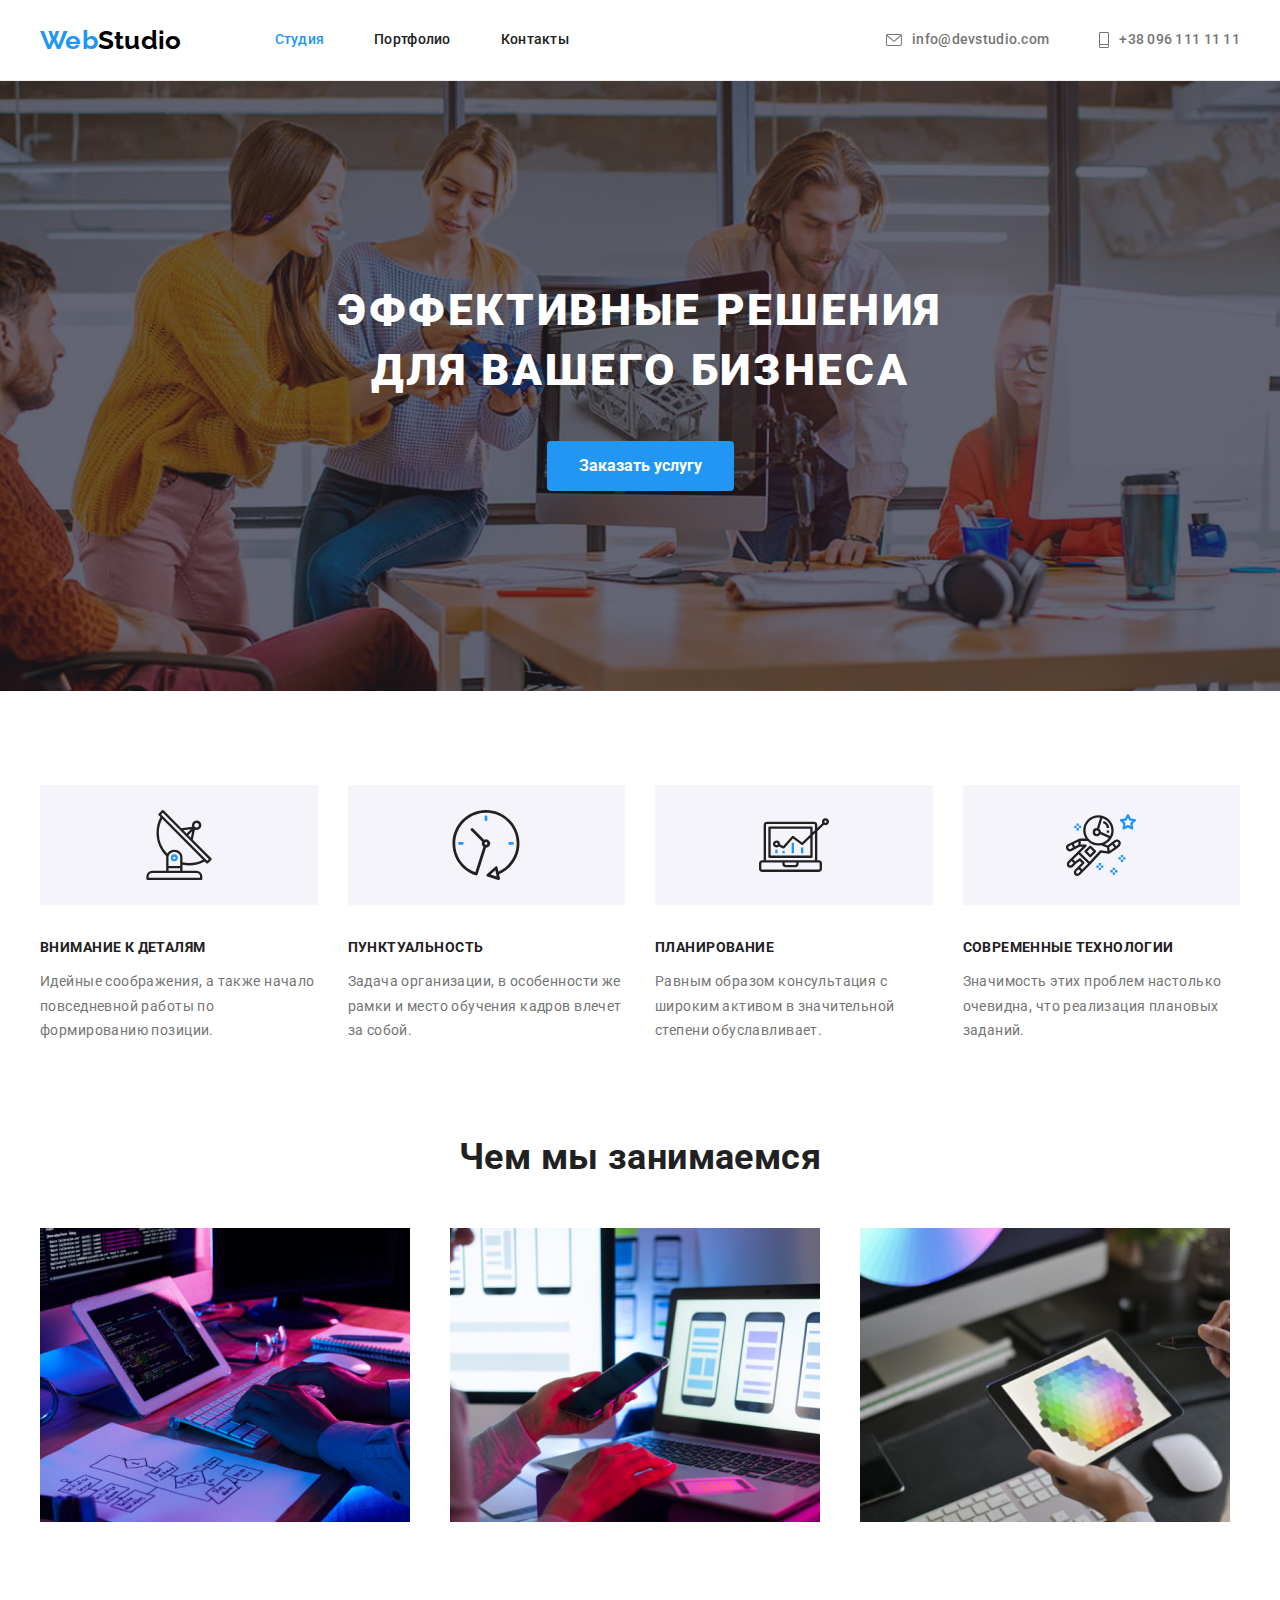
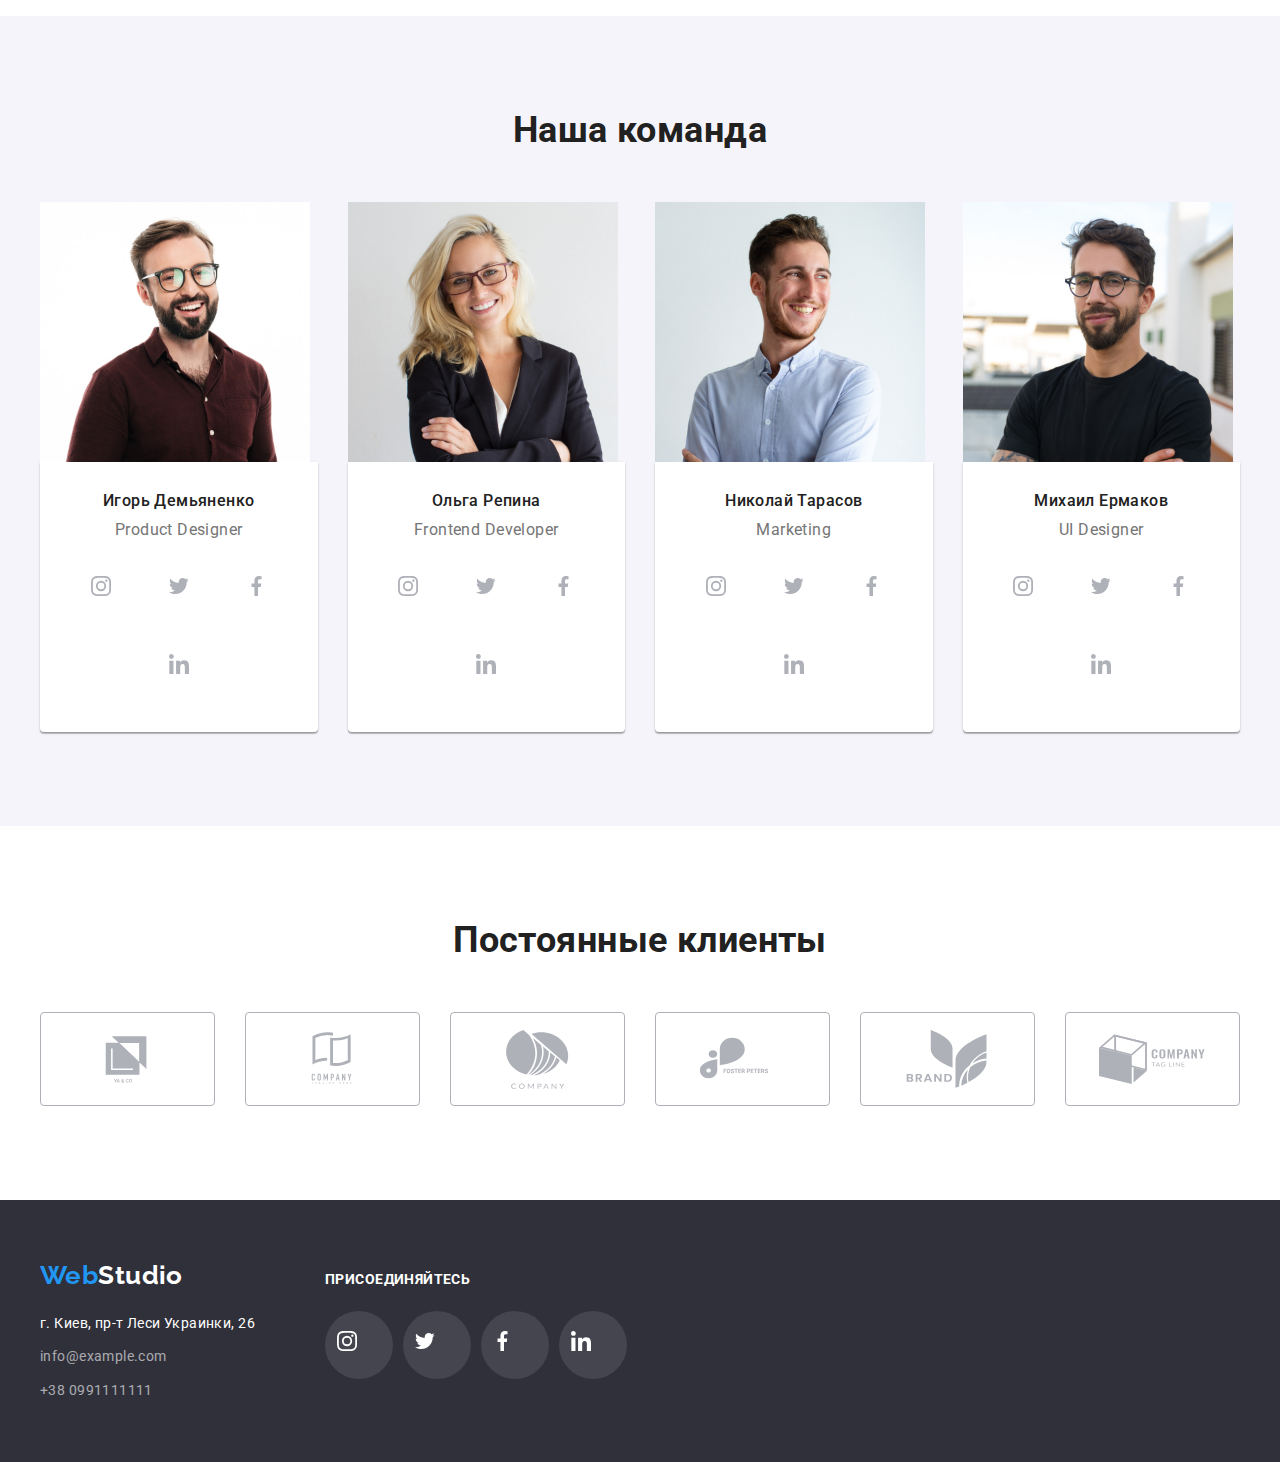
==== index.html @ 500a4373 "Initial commit" ====
<!DOCTYPE html>
<html lang="ru">

<head>
  <meta charset="UTF-8" />
  <meta http-equiv="X-UA-Compatible" content="IE=edge" />
  <meta name="viewport" content="width=device-width, initial-scale=1.0" />
  <title>WebStudio</title>
  <link href="https://fonts.googleapis.com/css2?family=Raleway:wght@700&family=Roboto:wght@400;500;700;900&display=swap"
    rel="stylesheet" />
  <link rel="stylesheet" href="https://cdnjs.cloudflare.com/ajax/libs/modern-normalize/1.1.0/modern-normalize.min.css"
    integrity="sha512-wpPYUAdjBVSE4KJnH1VR1HeZfpl1ub8YT/NKx4PuQ5NmX2tKuGu6U/JRp5y+Y8XG2tV+wKQpNHVUX03MfMFn9Q=="
    crossorigin="anonymous" referrerpolicy="no-referrer" />
  <link rel="stylesheet" href="./css/styles.css" />
</head>

<body>
  <!--header-->
  <header class="header">
    <div class="container container-header">
      <a href="/" class="logo logo-header">Web<span class="logo-black">Studio</span></a>
      <nav>
        <ul class="header-list-nav list">
          <li class="item">
            <a class="link header-list-link current" href="./index.html">Студия</a>
          </li>
          <li class="item">
            <a class="link header-list-link" href="./portfolio.html">Портфолио</a>
          </li>
          <li class="item">
            <a class="link header-list-link" href="">Контакты</a>
          </li>
        </ul>
      </nav>
      <ul class="header-list-info list">
        <li class="item">
          <a href="mailto:info@devstudio.com" class="link header-list-link">
            <svg class="icon-info" width="16" height="12">
              <use href="./images/icons.svg#icon-envelope">

              </use>
            </svg>info@devstudio.com</a>
        </li>
        <li class="item">
          <a href="tel:+380961111111" class="link header-list-link">
            <svg class="icon-info" width="10" height="16">
              <use href="./images/icons.svg#icon-phone"></use>
            </svg>+38 096 111 11 11</a>
        </li>
      </ul>
    </div>
  </header>
  <main>
    <!-- hero -->
    <section class="hero overlay">
      <div class="container">
        <h1 class="hero-title">Эффективные решения для вашего бизнеса</h1>

        <button class="hero-button btn" type="button">Заказать услугу</button>
      </div>
    </section>
    <!-- Feature -->
    <section class="feature section">
      <div class="container">
        <h2 class="visually-hidden">Особенности</h2>
        <ul class="list card-set feature-list">
          <li class="item">
            <div class="container-icons">
              <svg class="icon-feature">
                <use href="./images/icons.svg#icon-antena"></use>
              </svg>
            </div>
            <h3 class="feature-title">Внимание к деталям</h3>

            <p class="feature-paragraph">
              Идейные соображения, а также начало повседневной работы по формированию позиции.
            </p>
          </li>
          <li class="item">
            <div class="container-icons">
              <svg class="icon-feature">
                <use href="./images/icons.svg#icon-clock"></use>
              </svg>
            </div>
            <h3 class="feature-title">Пунктуальность</h3>
            <p class="feature-paragraph">
              Задача организации, в особенности же рамки и место обучения кадров влечет за собой.
            </p>
          </li>
          <li class="item">
            <div class="container-icons">
              <svg class="icon-feature">
                <use href="./images/icons.svg#icon-diagram"></use>
              </svg>
            </div>
            <h3 class="feature-title">Планирование</h3>
            <p class="feature-paragraph">
              Равным образом консультация с широким активом в значительной степени обуславливает.
            </p>
          </li>
          <li class="item">
            <div class="container-icons">
              <svg class="icon-feature">
                <use href="./images/icons.svg#icon-astronaut"></use>
              </svg>
            </div>
            <h3 class="feature-title">Современные технологии</h3>
            <p class="feature-paragraph">
              Значимость этих проблем настолько очевидна, что реализация плановых заданий.
            </p>
          </li>
        </ul>
      </div>
    </section>
    <!-- about us -->
    <section class="section">
      <div class="container">
        <h2 class="section-title">Чем мы занимаемся</h2>

        <ul class="list card-set list-about">
          <li class="item">
            <img src="./images/img-1.jpg" alt="Написание программного кода" />
          </li>
          <li class="item">
            <img src="./images/img2.jpg" alt="Разработка мобильного дезайну" />
          </li>
          <li class="item">
            <img src="./images/img3.jpg" alt="Подбор дизайнерского решения" />
          </li>
        </ul>
      </div>
    </section>
    <!-- our team -->
    <section class="team section">
      <div class="container">
        <h2 class="section-title">Наша команда</h2>

        <ul class="list list-team card-set">
          <li class="item">
            <img class="team-photo" src="./images/img1igor.jpg" alt="Фотография Игоря Демьяненко" width="270"
              height="260" />

            <div class="container-team">
              <h3 class="team-names">Игорь Демьяненко</h3>
              <p class="team-paragraph">Product Designer</p>
              <ul class="list list-social">
                <li>
                  <a class="link-social" href=""><svg class="icon">
                      <use href="./images/icons.svg#icon-instagram"></use>
                    </svg></a>
                </li>
                <li><a class="link-social" href=""><svg class="icon">
                      <use href="./images/icons.svg#icon-twitter"></use>
                    </svg></a></li>
                <li><a class="link-social" href=""><svg class="icon">
                      <use href="./images/icons.svg#icon-facebook"></use>
                    </svg></a></li>
                <li><a class="link-social" href=""><svg class="icon">
                      <use href="./images/icons.svg#icon-linkedin"></use>
                    </svg></a></li>
              </ul>
            </div>

          </li>
          <li class="item">
            <img class="team-photo" src="./images/img2olga.jpg" alt="Фотография Ольги Репина" width="270"
              height="260" />
            <div class="container-team">
              <h3 class="team-names">Ольга Репина</h3>
              <p class="team-paragraph">Frontend Developer</p>
              <ul class="list list-social">
                <li>
                  <a class="link-social" href=""><svg class="icon">
                      <use href="./images/icons.svg#icon-instagram"></use>
                    </svg></a>
                </li>
                <li><a class="link-social" href=""><svg class="icon">
                      <use href="./images/icons.svg#icon-twitter"></use>
                    </svg></a></li>
                <li><a class="link-social" href=""><svg class="icon">
                      <use href="./images/icons.svg#icon-facebook"></use>
                    </svg></a></li>
                <li><a class="link-social" href=""><svg class="icon">
                      <use href="./images/icons.svg#icon-linkedin"></use>
                    </svg></a></li>
              </ul>

            </div>
          </li>

          <li class="item">
            <img class="team-photo" src="./images/img3nykolai.jpg" alt="Фотография Николая Тарасова" width="270"
              height="260" />
            <div class="container-team">
              <h3 class="team-names">Николай Тарасов</h3>
              <p class="team-paragraph">Marketing</p>
              <ul class="list list-social">
                <li>
                  <a class="link-social" href=""><svg class="icon">
                      <use href="./images/icons.svg#icon-instagram"></use>
                    </svg></a>
                </li>
                <li><a class="link-social" href=""><svg class="icon">
                      <use href="./images/icons.svg#icon-twitter"></use>
                    </svg></a></li>
                <li><a class="link-social" href=""><svg class="icon">
                      <use href="./images/icons.svg#icon-facebook"></use>
                    </svg></a></li>
                <li><a class="link-social" href=""><svg class="icon">
                      <use href="./images/icons.svg#icon-linkedin"></use>
                    </svg></a></li>
              </ul>
            </div>
          </li>
          <li class="item">
            <img class="team-photo" src="./images/img4myhail.jpg" alt="Фотография Михаила Ермакова" width="270"
              height="260" />
            <div class="container-team">
              <h3 class="team-names">Михаил Ермаков</h3>
              <p class="team-paragraph">UI Designer</p>
              <ul class="list list-social">
                <li>
                  <a class="link-social" href=""><svg class="icon">
                      <use href="./images/icons.svg#icon-instagram"></use>
                    </svg></a>
                </li>
                <li><a class="link-social" href=""><svg class="icon">
                      <use href="./images/icons.svg#icon-twitter"></use>
                    </svg></a></li>
                <li><a class="link-social" href=""><svg class="icon">
                      <use href="./images/icons.svg#icon-facebook"></use>
                    </svg></a></li>
                <li><a class="link-social" href=""><svg class="icon">
                      <use href="./images/icons.svg#icon-linkedin"></use>
                    </svg></a></li>
              </ul>
            </div>
          </li>
        </ul>
      </div>
    </section>
    <!-- clients -->
    <section class="section clients">
      <div class="container">
        <h2 class="clients-title">Постоянные клиенты</h2>
        <ul class="card-set list">
          <li class="item clients-item"><a class="link link-clients" href="">
              <svg class="clients-icon">
                <use href="./images/icons.svg#icon-logo-1"></use>
              </svg>
            </a>
          </li>
          <li class="item clients-item"><a class="link link-clients" href="">
              <svg class="clients-icon">
                <use href="./images/icons.svg#icon-logo-2"></use>
              </svg>
            </a>
          </li>
          <li class="item clients-item"><a class="link link-clients" href="">
              <svg class="clients-icon">
                <use href="./images/icons.svg#icon-logo-3"></use>
              </svg>
            </a>
          </li>
          <li class="item clients-item"><a class="link link-clients" href="">
              <svg class="clients-icon">
                <use href="./images/icons.svg#icon-logo-4"></use>
              </svg>
            </a>
          </li>
          <li class="item clients-item"><a class="link link-clients" href="">
              <svg class="clients-icon">
                <use href="./images/icons.svg#icon-logo-5"></use>
              </svg>
            </a>
          </li>
          <li class="item clients-item"><a class="link link-clients" href="">
              <svg class="clients-icon">
                <use href="./images/icons.svg#icon-logo-6"></use>
              </svg>
            </a>
          </li>
        </ul>
      </div>
    </section>
  </main>

  <!-- Футер -->
  <footer class="footer">
    <div class="container">
      <ul class="list main-list-footer">
        <li>
          <a class="logo logo-footer" href="/">Web<span class="logo-white">Studio</span></a>
          <address class="footer-address">
            <ul class="list list-footer">
              <li class="item">
                <a class="link footer-link-map" href="https://goo.gl/maps/iJicYnpqkKLWsowK6" target="_blank"
                  rel="noopener noreferrer">г. Киев, пр-т Леси Украинки, 26</a>
              </li>
              <li class="item">
                <a class="link footer-link-info" href="mailto:info@example.com">info@example.com</a>
              </li>
              <li class="item">
                <a class="link footer-link-info" href="tel:+380991111111">+38 0991111111</a>
              </li>


            </ul>
          </address>
        </li>
        <li>
          <p class="footer-title-info">присоединяйтесь</p>
          <ul class="list list-social">
            <li>
              <a class="link-social" href=""><svg class="icon">
                  <use href="./images/icons.svg#icon-instagram"></use>
                </svg></a>
            </li>
            <li><a class="link-social" href=""><svg class="icon">
                  <use href="./images/icons.svg#icon-twitter"></use>
                </svg></a></li>
            <li><a class="link-social" href=""><svg class="icon">
                  <use href="./images/icons.svg#icon-facebook"></use>
                </svg></a></li>
            <li><a class="link-social" href=""><svg class="icon">
                  <use href="./images/icons.svg#icon-linkedin"></use>
                </svg></a></li>
          </ul>
        </li>
      </ul>
    </div>
  </footer>
</body>

</html>
---- css/styles.css ----
/*Всі коліри тексту 1-ого макету: 
1. #212121 (black)
2. #2196F3 (blue)
3. #FFFFFF (white)
4. #757575 (gray)*/
:root {
  --brand-color-1: #212121;
  --brand-color-2: #2196f3;
  --primary-bg-color: #ffffff;
  --secondary-bg-color: #2f303a;
  --tertiary-bg-color: #f5f4fa;
  --paragraph-color: #757575;
  --icons-color: #afb1b8;
}
.list {
  margin: 0;
  padding: 0;
  list-style: none;
}
h1,
h2,
h3,
h4,
h5,
h6,
p,
ul {
  margin: 0;
}

body {
  color: var(--paragraph-color);
  font-family: Roboto, sans-serif;
  font-size: 14px;
  line-height: 1.75;
  letter-spacing: 0.03em;
  margin: 0;
}
/* header */
.logo {
  color: var(--brand-color-2);
  text-decoration: none;
  font-family: 'Raleway';
  font-weight: 700;
  font-size: 26px;
  line-height: 1.19;
}
.logo-header {
  margin-right: 93px;
}
.logo-black {
  color: #000000;
}
.header-link-logo-text,
.footer-link-logo-text {
  color: var(--brand-color-2);
  font-family: Raleway sans-serif;
}

.header {
  font-weight: 500;
  line-height: 1.14;
  letter-spacing: 0.02em;
  border-bottom: 1px solid #ececec;
}
.link {
  text-decoration: none;
  color: currentColor;
}
.header-list-link:hover,
.header-list-link:focus,
.header-info-link:hover,
.header-info-link:focus {
  color: var(--brand-color-2);
}
.header-list-nav {
  color: var(--brand-color-1);
}
.header-list-link.current {
  color: var(--brand-color-2);
}

/* hero */
.hero {
  background-color: rgba(196, 196, 196, 1);
  text-align: center;

  padding: 200px 0;
}
.overlay {
  max-width: 1600px;

  background-image: linear-gradient(to right, rgba(47, 48, 58, 0.4), rgba(47, 48, 58, 0.4)),
    url(../images/bg-hero.jpg);
  background-repeat: no-repeat;
  background-position: center;
  background-size: cover;
  margin-right: auto;
  margin-left: auto;
}
.hero-title {
  color: rgba(255, 255, 255, 1);
  font-weight: 900;
  font-size: 44px;
  line-height: 1.36;
  text-transform: uppercase;

  width: 696px;
  margin-bottom: 40px;
  margin-left: auto;
  margin-right: auto;
  letter-spacing: 0.06em;
}
.hero-button {
  color: var(--primary-bg-color);
  background-color: var(--brand-color-2);
  border: 0ch;
  font-weight: 700;
  font-size: 16px;
  line-height: 1.875;
  margin-left: auto;
  margin-right: auto;
  border-radius: 4px;
  padding: 10px 32px;
}
.hero-button:hover,
.hero-button:focus {
  background-color: #188ce8;
}
/* feature */
.feature-title {
  font-weight: 700;
  font-size: 14px;
  text-transform: uppercase;
  color: var(--brand-color-1);
  margin-bottom: 10px;
}

/* about-us */
.section-title {
  font-weight: 700;
  font-size: 36px;
  line-height: 1.16;
  color: var(--brand-color-1);
}
/* our team */
.team {
  background-color: var(--tertiary-bg-color);
}
.team-names {
  font-weight: 500;
  font-size: 16px;
  line-height: 1.18;
  color: var(--brand-color-1);
}
.team-paragraph,
.portfolio-paragraph {
  font-size: 16px;
  line-height: 1.18;
}
/* footer */
.footer {
  background-color: var(--secondary-bg-color);
  padding: 60px 0;
}
.logo-white {
  color: var(--primary-bg-color);
}
.footer-link-map {
  color: var(--primary-bg-color);
}
.footer-link-info {
  color: rgba(255, 255, 255, 0.6);
}
.footer-address {
  font-style: inherit;
}
/* Для кнопок у портфоліо */
.filter-button {
  color: var(--brand-color-1);
  background-color: var(--tertiary-bg-color);
  border: none;
  font-weight: 500;
  font-size: 16px;
  line-height: 1.62;
}
.filter-button:hover,
.filter-button:focus {
  color: var(--primary-bg-color);
  background-color: var(--brand-color-2);
}
/* Для постерів у портфоліо */
.portfolio-link {
  display: flex;
  flex-direction: column;
}
.portfolio-title {
  color: var(--brand-color-1);
  font-weight: 700;
  font-size: 18px;
  line-height: 2;
  margin-bottom: 4px;
}
.btn {
  cursor: pointer;
  font-family: inherit;
  display: flex;
}
/* hw-03 */
.visually-hidden {
  position: absolute;
  width: 1px;
  height: 1px;
  margin: -1px;
  border: 0;
  padding: 0;

  white-space: nowrap;
  clip-path: inset(100%);
  clip: rect(0 0 0 0);
  overflow: hidden;
}
.header-list-nav,
.header-list-info {
  display: flex;
}
.header-list-nav {
  gap: 50px;
}
.container-header {
  display: flex;
  align-items: center;
}
.header-list-info .item:not(:last-child) {
  margin-right: 50px;
}

.container {
  width: 1200px;
  padding-left: 15px;
  padding-right: 15px;
  margin-left: auto;
  margin-right: auto;
}
.header-list-link {
  display: inline-flex;
  align-items: center;
  padding: 32px 0;
}
.section {
  padding-bottom: 94px;
  padding-top: 94px;
}
img {
  display: block;
}
.feature-list .item {
  width: calc((100% - 90px) / 4);
}
.feature-list .item:last-child {
  margin-right: 0;
}

.filter-item:not(:last-child) {
  margin-right: 8px;
}
.filter-button {
  border-radius: 4px;
  padding: 6px 22px;
}

.container-portfolio {
  border: 1px solid #eeeeee;
  border-top: 0;
  padding: 20px 24px;
}
.container-filter {
  display: flex;
}
.filter-list {
  display: flex;
  margin-bottom: 50px;
  justify-content: center;
}

.container-flex {
  display: flex;
}
.section-title {
  margin-bottom: 50px;
  text-align: center;
}
.feature {
  padding-bottom: 0;
}

.container-team {
  background: #ffffff;
  text-align: center;
  padding-bottom: 30px;
  padding-top: 30px;
  border-radius: 0px 0px 4px 4px;

  box-shadow: 0px 1px 3px rgba(0, 0, 0, 0.12), 0px 1px 1px rgba(0, 0, 0, 0.14),
    0px 2px 1px rgba(0, 0, 0, 0.2);
}
.team-names {
  margin-bottom: 10px;
}
.logo-footer {
  margin-bottom: 20px;
  display: inline-block;
}
.list-footer {
  display: flex;
  flex-direction: column;
}
.list-footer .item:not(:last-child) {
  margin-bottom: 9px;
}

.header-list-info {
  margin-left: auto;
}
.card-set {
  display: flex;
  gap: 30px;
  flex-wrap: wrap;
}
.list-about .item {
  width: calc((100% - 60px) / 3);
}
.list-team .item {
  width: calc((100% - 90px) / 4);
}
.portfolio-list .portfolio-item {
  width: calc((100% - 60px) / 3);
}
.clients {
  background-color: var(--primary-bg-color);
}

.clients-title {
  color: var(--brand-color-1);
  font-weight: 700;
  font-size: 36px;
  line-height: 1.16;
  text-align: center;
  margin-bottom: 50px;
}
.icon {
  width: 20px;
  height: 20px;
}
.icon-info {
  margin-right: 10px;
  fill: currentColor;
}

.icon-feature {
  width: 70px;
  height: 70px;
  padding: 0;
  align-items: center;
}
.container-icons {
  display: flex;
  justify-content: center;
  align-items: center;
  background-color: var(--tertiary-bg-color);
  padding: 25px;
  margin-bottom: 30px;
  max-height: 120px;
}

.link-social:hover .icon,
.link-social:focus .icon {
  fill: var(--primary-bg-color);
}

.list-social {
  display: flex;
  flex-wrap: wrap;
  justify-content: center;
  gap: 10px;
}
.team-paragraph {
  margin-bottom: 16px;
}

.link-social {
  display: block;
  width: 44px;
  height: 44px;
  align-items: center;
  align-content: center;
  border-radius: 50%;
  padding: 12px;
  fill: var(--icons-color);
}
.clients-icon {
  width: 106px;
  height: 60px;
  fill: #afb1b8;
}

.card-set .clients-item {
  width: calc((100% - 150px) / 6);
}
.link-clients:hover,
.link-clients:focus {
  border: 1px solid #2196f3;
}
.link-clients:hover .clients-icon,
.link-clients:focus .clients-icon {
  fill: var(--brand-color-2);
}
.link-clients {
  display: flex;
  justify-content: center;
  align-items: center;
  padding: 16px 32px;
  border: 1px solid #afb1b8;
  border-radius: 4px;
}

.main-list-footer {
  display: flex;
  flex-wrap: wrap;
  gap: 70px;
  align-items: baseline;
}
.footer-title-info {
  margin-bottom: 20px;
  font-weight: 700;
  text-transform: uppercase;

  color: #ffffff;
}

.portfolio-link:hover,
.portfolio-link:focus {
  box-shadow: 0px 1px 1px rgba(0, 0, 0, 0.12), 0px 4px 4px rgba(0, 0, 0, 0.06),
    1px 4px 6px rgba(0, 0, 0, 0.16);
}

.footer .link-social {
  background-color: #ffffff1a;
  fill: var(--primary-bg-color);
}
.link-social:hover,
.link-social:focus {
  background-color: var(--brand-color-2);
}
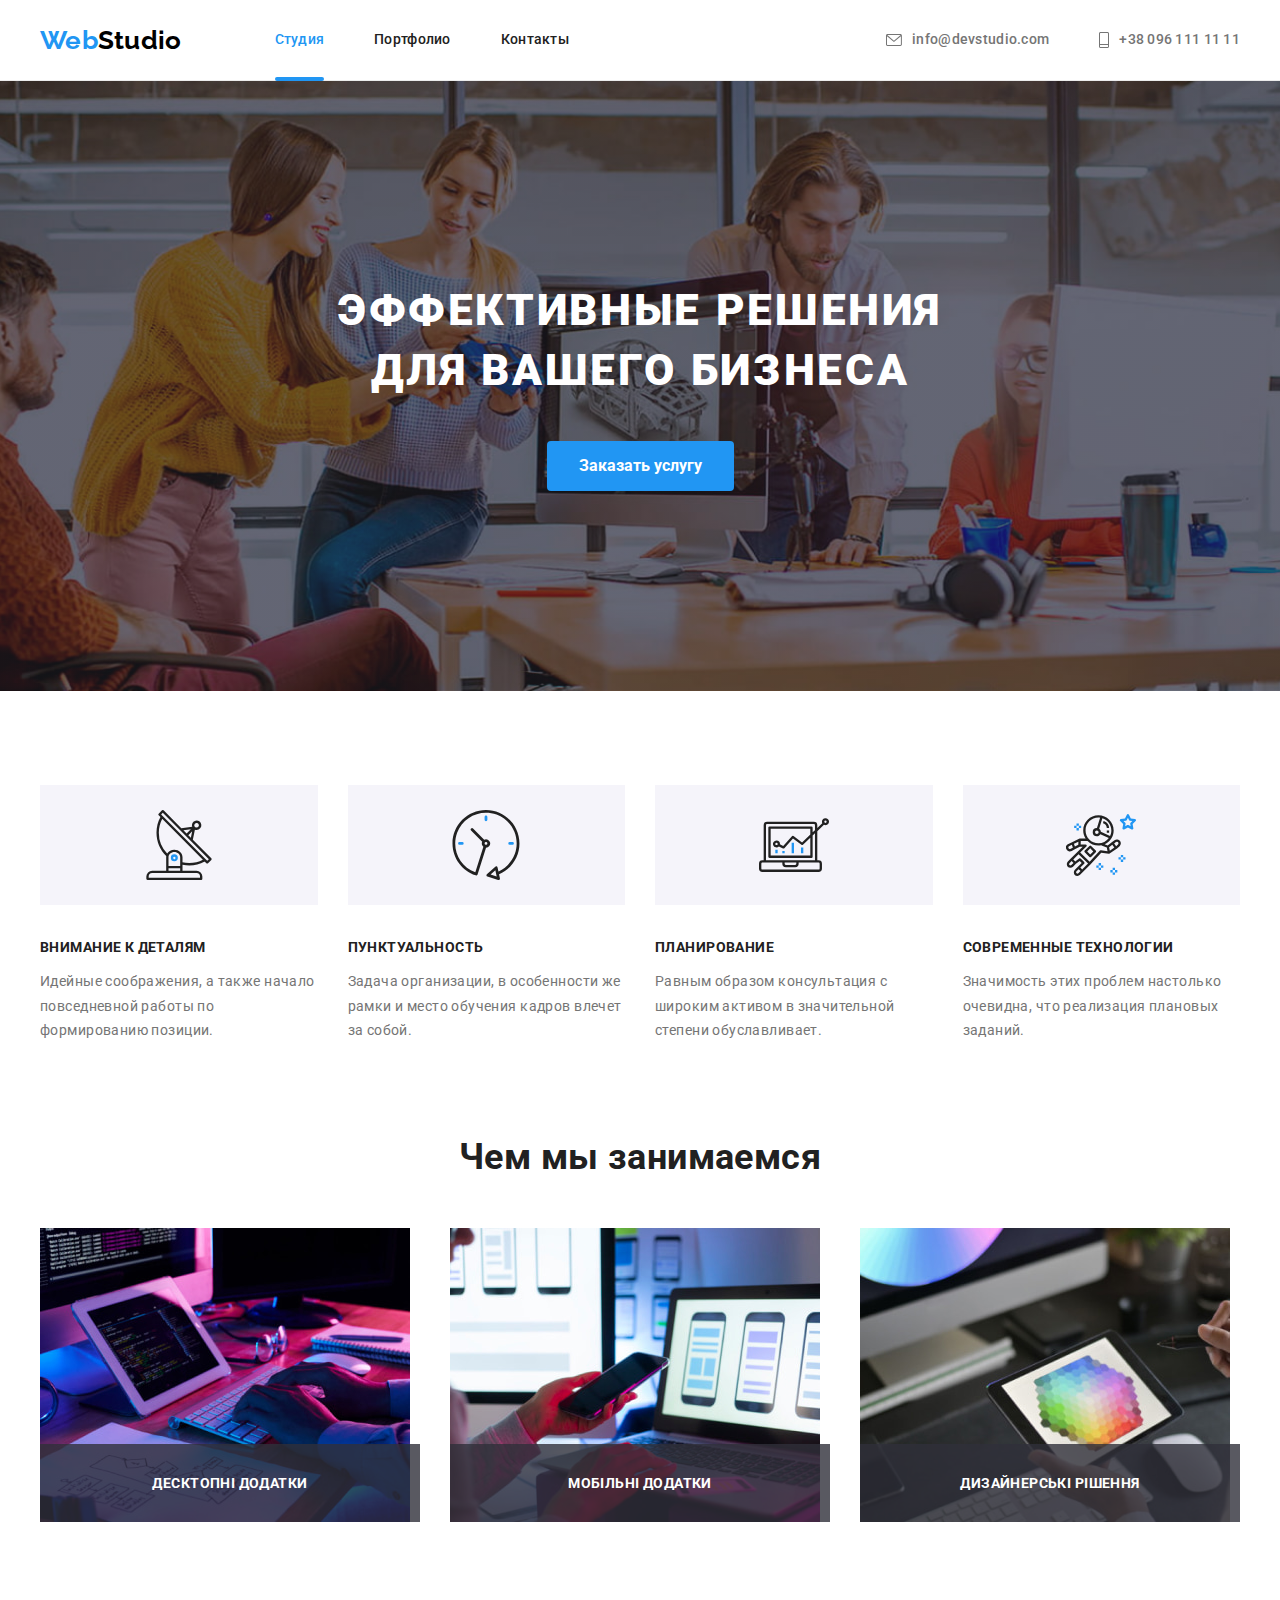
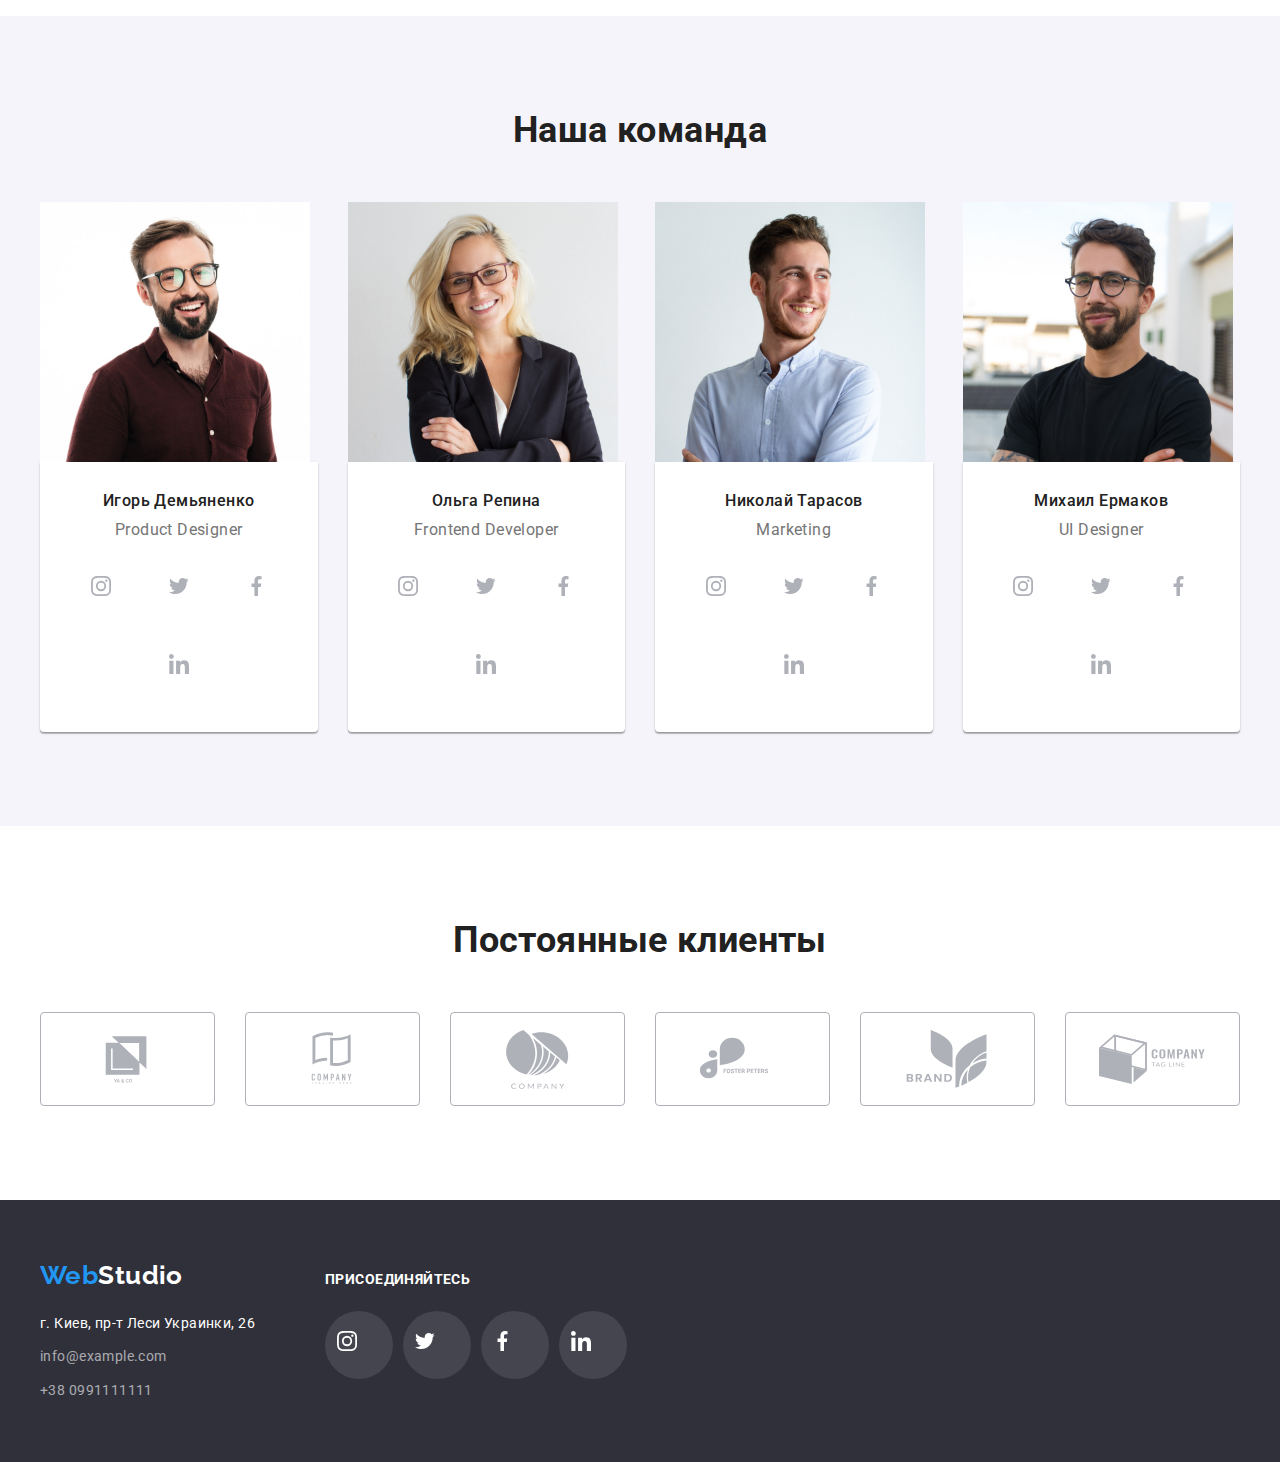
==== commit 1d1d08f9: "update" ====
--- a/index.html
+++ b/index.html
@@ -120,12 +120,21 @@
         <ul class="list card-set list-about">
           <li class="item">
             <img src="./images/img-1.jpg" alt="Написание программного кода" />
+            <div class="container-about">
+              <h3 class="item-title">Десктопні додатки</h3>
+            </div>
           </li>
           <li class="item">
             <img src="./images/img2.jpg" alt="Разработка мобильного дезайну" />
+            <div class="container-about">
+              <h3 class="item-title">Мобільні додатки</h3>
+            </div>
           </li>
           <li class="item">
             <img src="./images/img3.jpg" alt="Подбор дизайнерского решения" />
+            <div class="container-about">
+              <h3 class="item-title">Дизайнерські рішення</h3>
+            </div>
           </li>
         </ul>
       </div>
@@ -330,6 +339,7 @@
       </ul>
     </div>
   </footer>
+  <script src="./js/modal.js"></script>
 </body>
 
 </html>--- a/css/styles.css
+++ b/css/styles.css
@@ -58,11 +58,13 @@
 }
 
 .header {
+  padding: 0;
   font-weight: 500;
   line-height: 1.14;
   letter-spacing: 0.02em;
   border-bottom: 1px solid #ececec;
 }
+
 .link {
   text-decoration: none;
   color: currentColor;
@@ -71,12 +73,14 @@
 .header-list-link:focus,
 .header-info-link:hover,
 .header-info-link:focus {
+  transition: color 250ms cubic-bezier(0.4, 0, 0.2, 1);
   color: var(--brand-color-2);
 }
 .header-list-nav {
   color: var(--brand-color-1);
 }
 .header-list-link.current {
+  position: relative;
   color: var(--brand-color-2);
 }
 
@@ -126,6 +130,7 @@
 .hero-button:hover,
 .hero-button:focus {
   background-color: #188ce8;
+  transition: background-color 250ms cubic-bezier(0.4, 0, 0.2, 1);
 }
 /* feature */
 .feature-title {
@@ -186,6 +191,8 @@
 }
 .filter-button:hover,
 .filter-button:focus {
+  transition: color 250ms cubic-bezier(0.4, 0, 0.2, 1),
+    background-color 250ms cubic-bezier(0.4, 0, 0.2, 1);
   color: var(--primary-bg-color);
   background-color: var(--brand-color-2);
 }
@@ -320,6 +327,7 @@
 }
 
 .header-list-info {
+  max-height: 80px;
   margin-left: auto;
 }
 .card-set {
@@ -329,6 +337,7 @@
 }
 .list-about .item {
   width: calc((100% - 60px) / 3);
+  position: relative;
 }
 .list-team .item {
   width: calc((100% - 90px) / 4);
@@ -376,6 +385,7 @@
 .link-social:hover .icon,
 .link-social:focus .icon {
   fill: var(--primary-bg-color);
+  transition: fill 250ms cubic-bezier(0.4, 0, 0.2, 1);
 }
 
 .list-social {
@@ -410,10 +420,12 @@
 .link-clients:hover,
 .link-clients:focus {
   border: 1px solid #2196f3;
+  transition: border 250ms cubic-bezier(0.4, 0, 0.2, 1);
 }
 .link-clients:hover .clients-icon,
 .link-clients:focus .clients-icon {
   fill: var(--brand-color-2);
+  transition: fill 250ms cubic-bezier(0.4, 0, 0.2, 1);
 }
 .link-clients {
   display: flex;
@@ -440,6 +452,7 @@
 
 .portfolio-link:hover,
 .portfolio-link:focus {
+  transition: box-shadow 250ms cubic-bezier(0.4, 0, 0.2, 1);
   box-shadow: 0px 1px 1px rgba(0, 0, 0, 0.12), 0px 4px 4px rgba(0, 0, 0, 0.06),
     1px 4px 6px rgba(0, 0, 0, 0.16);
 }
@@ -450,5 +463,62 @@
 }
 .link-social:hover,
 .link-social:focus {
+  transition: background-color 250ms cubic-bezier(0.4, 0, 0.2, 1);
   background-color: var(--brand-color-2);
 }
+.container-about {
+  position: absolute;
+  background-color: #2f303acc;
+  width: 100%;
+  bottom: 0;
+  left: 0;
+  display: flex;
+  align-items: center;
+  justify-content: center;
+  padding-top: 27px;
+  padding-bottom: 27px;
+}
+.item-title {
+  color: var(--primary-bg-color);
+  text-transform: uppercase;
+  font-weight: 700;
+  font-size: 14px;
+  line-height: 1.75;
+}
+.header-list-link.current::after {
+  position: absolute;
+  content: '';
+  width: 100%;
+  height: 4px;
+  background-color: var(--brand-color-2);
+  bottom: -1px;
+  left: 0;
+  border-radius: 2px;
+}
+.overflow-container {
+  position: relative;
+  overflow: hidden;
+}
+.article-overflow {
+  color: var(--primary-bg-color);
+
+  font-size: 18px;
+  line-height: 1.55;
+}
+.scroll-container {
+  display: flex;
+  align-items: center;
+  justify-content: center;
+  background-color: #2196f3e5;
+  position: absolute;
+  top: 0;
+  height: 100%;
+  padding: 63px 24px;
+  transform: translateY(100%);
+  transition: transform 250ms cubic-bezier(0.4, 0, 0.2, 1);
+}
+.portfolio-link:hover .scroll-container,
+.portfolio-link:focus .scroll-container {
+  transform: translateY(0);
+  transition: transform 250ms cubic-bezier(0.4, 0, 0.2, 1);
+}
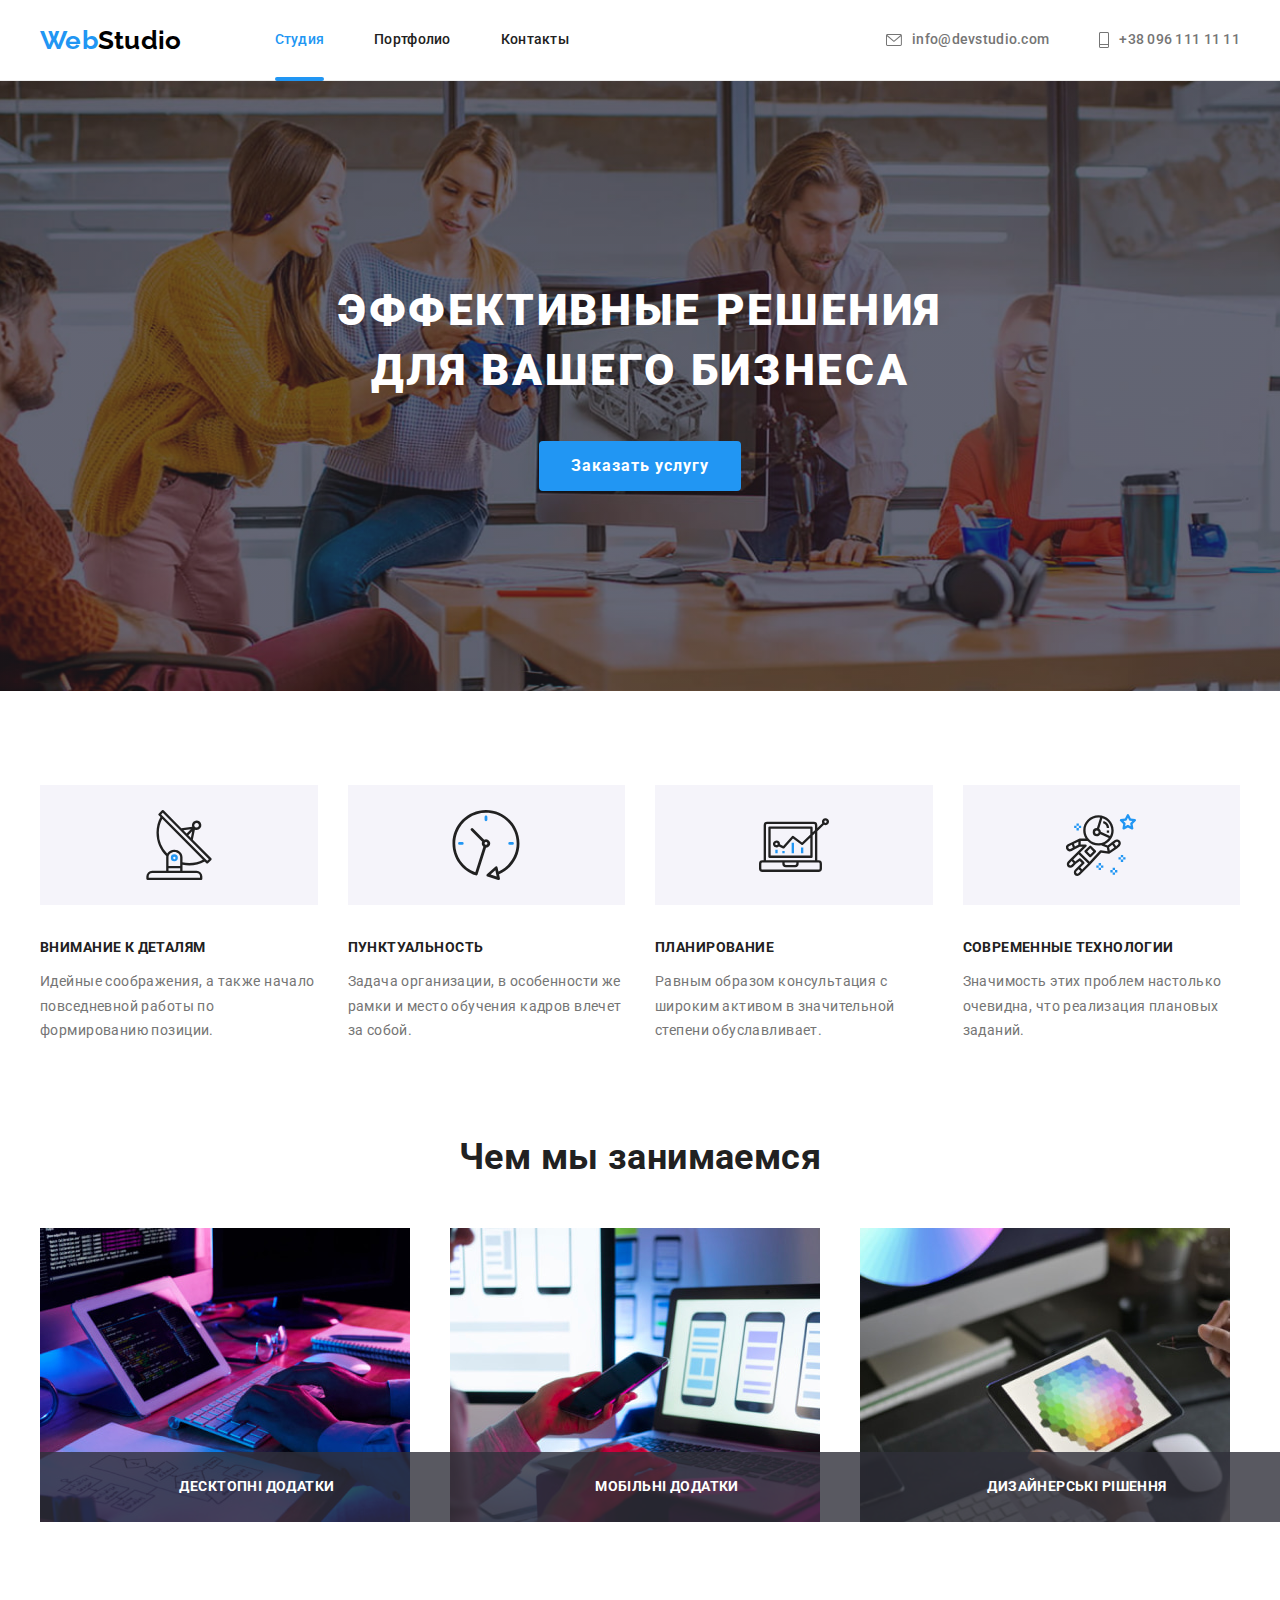
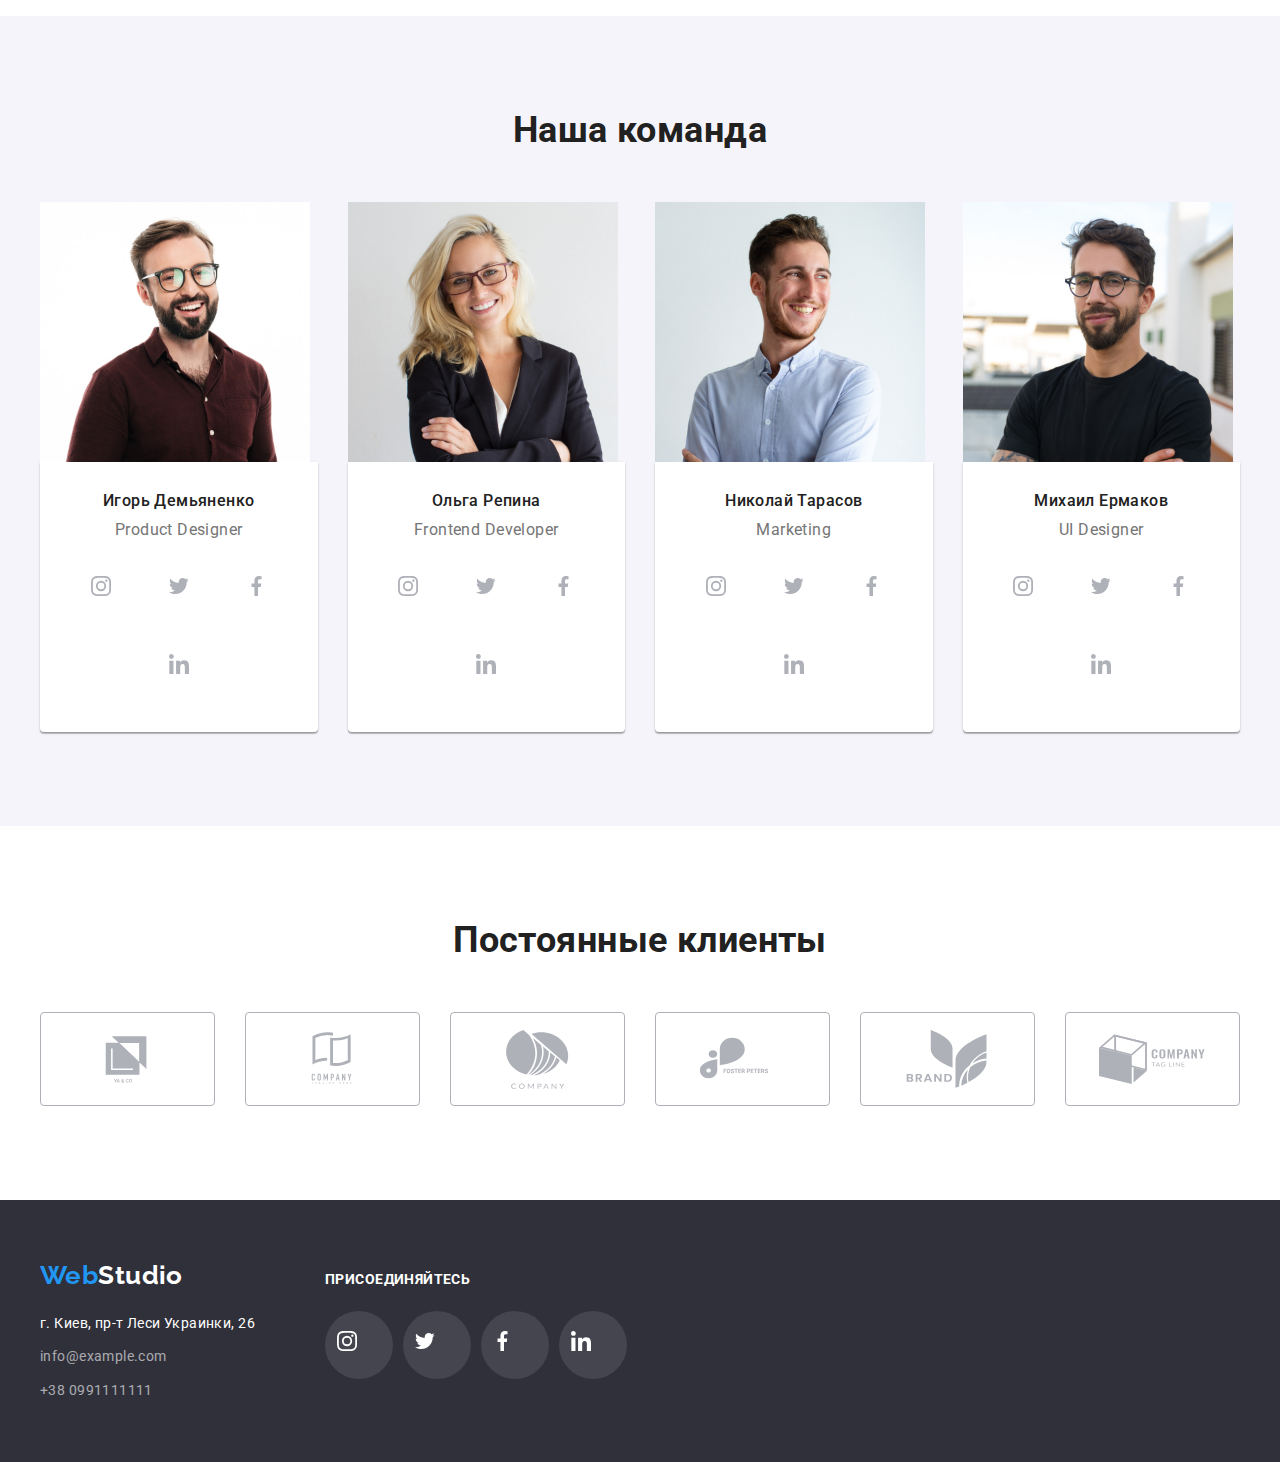
==== commit 4f8111e3: "update hw-05" ====
--- a/index.html
+++ b/index.html
@@ -56,9 +56,21 @@
       <div class="container">
         <h1 class="hero-title">Эффективные решения для вашего бизнеса</h1>
 
-        <button class="hero-button btn" type="button">Заказать услугу</button>
-      </div>
-    </section>
+        <button data-modal-open class="hero-button btn" type="button">Заказать услугу</button>
+      </div>
+    </section>
+    <!-- Modal window -->
+    <div data-modal class="backdrop is-hidden">
+      <div class="modal">
+        <button data-modal-close class="button-close">
+          <svg class="icon-close">
+            <use href="./images/icons.svg#icon-close">
+
+            </use>
+          </svg>
+        </button>
+      </div>
+    </div>
     <!-- Feature -->
     <section class="feature section">
       <div class="container">
@@ -339,7 +351,7 @@
       </ul>
     </div>
   </footer>
-  <script src="./js/modal.js"></script>
+  <script src="modal.js"></script>
 </body>
 
 </html>--- a/css/styles.css
+++ b/css/styles.css
@@ -11,6 +11,7 @@
   --tertiary-bg-color: #f5f4fa;
   --paragraph-color: #757575;
   --icons-color: #afb1b8;
+  --transition: 250ms cubic-bezier(0.4, 0, 0.2, 1);
 }
 .list {
   margin: 0;
@@ -70,10 +71,7 @@
   color: currentColor;
 }
 .header-list-link:hover,
-.header-list-link:focus,
-.header-info-link:hover,
-.header-info-link:focus {
-  transition: color 250ms cubic-bezier(0.4, 0, 0.2, 1);
+.header-list-link:focus {
   color: var(--brand-color-2);
 }
 .header-list-nav {
@@ -83,7 +81,12 @@
   position: relative;
   color: var(--brand-color-2);
 }
-
+.header-list-link {
+  display: inline-flex;
+  align-items: center;
+  padding: 32px 0;
+  transition: color var(--transition);
+}
 /* hero */
 .hero {
   background-color: rgba(196, 196, 196, 1);
@@ -126,11 +129,12 @@
   margin-right: auto;
   border-radius: 4px;
   padding: 10px 32px;
+  letter-spacing: 0.06em;
+  transition: background-color var(--transition);
 }
 .hero-button:hover,
 .hero-button:focus {
   background-color: #188ce8;
-  transition: background-color 250ms cubic-bezier(0.4, 0, 0.2, 1);
 }
 /* feature */
 .feature-title {
@@ -173,9 +177,11 @@
 }
 .footer-link-map {
   color: var(--primary-bg-color);
+  transition: color var(--transition);
 }
 .footer-link-info {
   color: rgba(255, 255, 255, 0.6);
+  transition: color var(--transition);
 }
 .footer-address {
   font-style: inherit;
@@ -185,16 +191,20 @@
   color: var(--brand-color-1);
   background-color: var(--tertiary-bg-color);
   border: none;
+  border-radius: 4px;
+  padding: 6px 22px;
   font-weight: 500;
   font-size: 16px;
   line-height: 1.62;
+  transition: color var(--transition), background-color var(--transition),
+    box-shadow var(--transition);
 }
 .filter-button:hover,
 .filter-button:focus {
-  transition: color 250ms cubic-bezier(0.4, 0, 0.2, 1),
-    background-color 250ms cubic-bezier(0.4, 0, 0.2, 1);
   color: var(--primary-bg-color);
   background-color: var(--brand-color-2);
+  box-shadow: 0px 3px 1px rgba(0, 0, 0, 0.1), 0px 1px 2px rgba(0, 0, 0, 0.08),
+    0px 2px 2px rgba(0, 0, 0, 0.12);
 }
 /* Для постерів у портфоліо */
 .portfolio-link {
@@ -249,11 +259,7 @@
   margin-left: auto;
   margin-right: auto;
 }
-.header-list-link {
-  display: inline-flex;
-  align-items: center;
-  padding: 32px 0;
-}
+
 .section {
   padding-bottom: 94px;
   padding-top: 94px;
@@ -270,10 +276,6 @@
 
 .filter-item:not(:last-child) {
   margin-right: 8px;
-}
-.filter-button {
-  border-radius: 4px;
-  padding: 6px 22px;
 }
 
 .container-portfolio {
@@ -382,12 +384,6 @@
   max-height: 120px;
 }
 
-.link-social:hover .icon,
-.link-social:focus .icon {
-  fill: var(--primary-bg-color);
-  transition: fill 250ms cubic-bezier(0.4, 0, 0.2, 1);
-}
-
 .list-social {
   display: flex;
   flex-wrap: wrap;
@@ -407,11 +403,12 @@
   border-radius: 50%;
   padding: 12px;
   fill: var(--icons-color);
+  transition: fill var(--transition), background-color var(--transition);
 }
 .clients-icon {
   width: 106px;
   height: 60px;
-  fill: #afb1b8;
+  fill: currentColor;
 }
 
 .card-set .clients-item {
@@ -419,21 +416,18 @@
 }
 .link-clients:hover,
 .link-clients:focus {
-  border: 1px solid #2196f3;
-  transition: border 250ms cubic-bezier(0.4, 0, 0.2, 1);
-}
-.link-clients:hover .clients-icon,
-.link-clients:focus .clients-icon {
-  fill: var(--brand-color-2);
-  transition: fill 250ms cubic-bezier(0.4, 0, 0.2, 1);
-}
+  color: var(--brand-color-2);
+}
+
 .link-clients {
   display: flex;
   justify-content: center;
   align-items: center;
   padding: 16px 32px;
-  border: 1px solid #afb1b8;
+  border: 1px solid currentColor;
   border-radius: 4px;
+  color: var(--icons-color);
+  transition: color var(--transition);
 }
 
 .main-list-footer {
@@ -442,6 +436,10 @@
   gap: 70px;
   align-items: baseline;
 }
+.footer-address .link:hover,
+.footer-address .link:focus {
+  color: var(--brand-color-2);
+}
 .footer-title-info {
   margin-bottom: 20px;
   font-weight: 700;
@@ -452,18 +450,19 @@
 
 .portfolio-link:hover,
 .portfolio-link:focus {
-  transition: box-shadow 250ms cubic-bezier(0.4, 0, 0.2, 1);
   box-shadow: 0px 1px 1px rgba(0, 0, 0, 0.12), 0px 4px 4px rgba(0, 0, 0, 0.06),
     1px 4px 6px rgba(0, 0, 0, 0.16);
 }
-
+.portfolio-link {
+  transition: box-shadow var(--transition);
+}
 .footer .link-social {
   background-color: #ffffff1a;
   fill: var(--primary-bg-color);
 }
 .link-social:hover,
 .link-social:focus {
-  transition: background-color 250ms cubic-bezier(0.4, 0, 0.2, 1);
+  fill: var(--primary-bg-color);
   background-color: var(--brand-color-2);
 }
 .container-about {
@@ -475,15 +474,14 @@
   display: flex;
   align-items: center;
   justify-content: center;
-  padding-top: 27px;
-  padding-bottom: 27px;
+  padding: 27px;
 }
 .item-title {
   color: var(--primary-bg-color);
   text-transform: uppercase;
   font-weight: 700;
   font-size: 14px;
-  line-height: 1.75;
+  line-height: 1.14;
 }
 .header-list-link.current::after {
   position: absolute;
@@ -515,10 +513,66 @@
   height: 100%;
   padding: 63px 24px;
   transform: translateY(100%);
-  transition: transform 250ms cubic-bezier(0.4, 0, 0.2, 1);
+  transition: transform var(--transition);
 }
 .portfolio-link:hover .scroll-container,
 .portfolio-link:focus .scroll-container {
   transform: translateY(0);
-  transition: transform 250ms cubic-bezier(0.4, 0, 0.2, 1);
-}
+}
+.backdrop {
+  position: fixed;
+  width: 100%;
+  height: 100%;
+  background-color: #00000033;
+  opacity: 1;
+  transition: opacity var(--transition), visibility var(--transition);
+  top: 0;
+  left: 0;
+  z-index: 100;
+}
+.backdrop.is-hidden {
+  opacity: 0;
+  pointer-events: none;
+  visibility: hidden;
+}
+.backdrop.is-hidden .modal {
+  transform: translate(-50%, -50%) scale(1.1);
+}
+.modal {
+  position: absolute;
+  min-width: 528px;
+  min-height: 581px;
+  background-color: var(--primary-bg-color);
+  box-shadow: 0px 1px 3px rgba(0, 0, 0, 0.12), 0px 1px 1px rgba(0, 0, 0, 0.14),
+    0px 2px 1px rgba(0, 0, 0, 0.2);
+  border-radius: 4px;
+  top: 50%;
+  left: 50%;
+  z-index: 999;
+  transform: translate(-50%, -50%) scale(1);
+  transition: transform var(--transition);
+}
+
+.icon-close {
+  width: 11px;
+  height: 11px;
+  fill: #000000;
+  transition: fill var(--transition);
+}
+
+.button-close {
+  position: absolute;
+  display: flex;
+  justify-content: center;
+  align-items: center;
+  padding: 9px 10px;
+  border-radius: 50%;
+  border: 1px solid rgba(0, 0, 0, 0.1);
+  background-color: var(--primary-bg-color);
+  top: 8px;
+  right: 8px;
+  cursor: pointer;
+}
+.button-close:hover .icon-close {
+  fill: var(--brand-color-2);
+}
